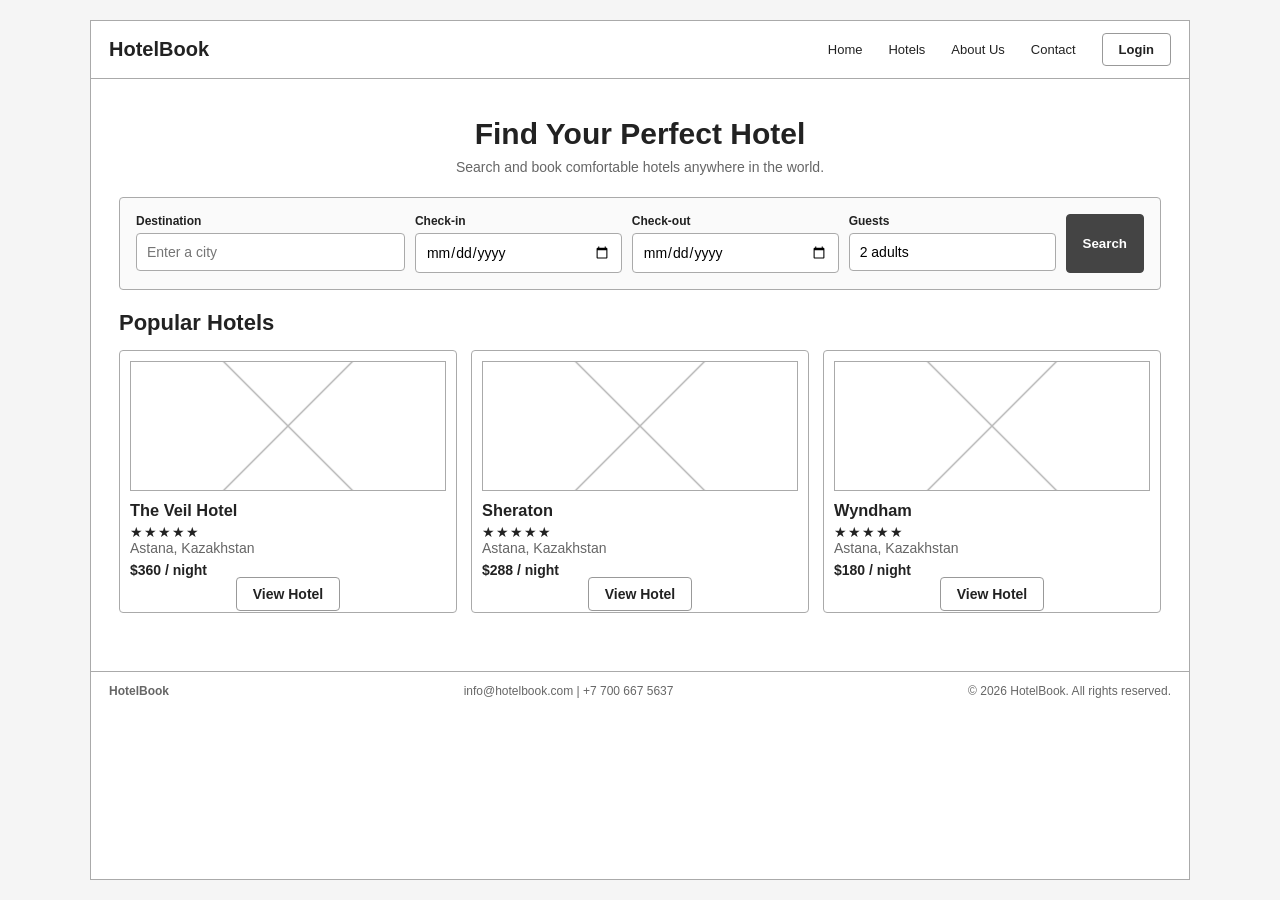
==== index.html @ 644a2919 "Add files via upload" ====
<!DOCTYPE html>
<html lang="en">
<head>
<meta charset="UTF-8">
<meta name="viewport" content="width=device-width, initial-scale=1.0">
<title>HotelBook — Home</title>
<link rel="stylesheet" href="style.css">
</head>
<body>
<div class="site">
<header>
<a class="logo" href="index.html">HotelBook</a>
<nav>
<a href="index.html">Home</a>
<a href="hotels.html">Hotels</a>
<a href="about.html">About Us</a>
<a href="contact.html">Contact</a>
<a class="btn" href="booking.html">Login</a>
</nav>
</header>
<main>
<section class="hero">
<h1>Find Your Perfect Hotel</h1>
<p>Search and book comfortable hotels anywhere in the world.</p>
</section>

<form class="search-box" action="hotels.html">
<div class="field"><label>Destination</label><input type="text" placeholder="Enter a city"></div>
<div class="field"><label>Check-in</label><input type="date"></div>
<div class="field"><label>Check-out</label><input type="date"></div>
<div class="field"><label>Guests</label><input type="text" value="2 adults"></div>
<button class="dark" type="submit">Search</button>
</form>

<h2 class="section-title">Popular Hotels</h2>
<div class="hotel-grid">
<article class="hotel-card">
<div class="image-placeholder"></div>
<h3>The Veil Hotel</h3><div class="stars">★★★★★</div>
<div class="muted">Astana, Kazakhstan</div><div class="price">$360 / night</div>
<div class="card-actions"><a class="btn" href="hotel-details.html">View Hotel</a></div>
</article>
<article class="hotel-card">
<div class="image-placeholder"></div>
<h3>Shеraton</h3><div class="stars">★★★★★</div>
<div class="muted">Astana, Kazakhstan</div><div class="price">$288 / night</div>
<div class="card-actions"><a class="btn" href="hotel-details.html">View Hotel</a></div>
</article>
<article class="hotel-card">
<div class="image-placeholder"></div>
<h3>Wyndham</h3><div class="stars">★★★★★</div>
<div class="muted">Astana, Kazakhstan</div><div class="price">$180 / night</div>
<div class="card-actions"><a class="btn" href="hotel-details.html">View Hotel</a></div>
</article>
</div>
</main>
<footer><strong>HotelBook</strong><span>info@hotelbook.com | +7 700 667 5637</span><span>© 2026 HotelBook. All rights reserved.</span></footer>
</div>
</body>
</html>
---- style.css ----
* {
    box-sizing: border-box;
}

:root {
    --bg: #f5f5f5;
    --text: #222;
    --muted: #666;
    --border: #aaa;
    --dark: #444;
    --white: #fff;
}

body {
    margin: 0;
    font-family: Arial, Helvetica, sans-serif;
    color: var(--text);
    background: var(--bg);
    font-size: 14px;
}

a {
    color: inherit;
    text-decoration: none;
}

.site {
    width: min(1100px, calc(100% - 32px));
    margin: 20px auto;
    background: var(--white);
    border: 1px solid var(--border);
    min-height: calc(100vh - 40px);
}

header {
    height: 58px;
    border-bottom: 1px solid var(--border);
    display: flex;
    align-items: center;
    justify-content: space-between;
    padding: 0 18px;
}

.logo {
    font-size: 20px;
    font-weight: 700;
}

nav {
    display: flex;
    align-items: center;
    gap: 26px;
    font-size: 13px;
}

nav a:hover {
    text-decoration: underline;
}

.btn,
button {
    border: 1px solid #999;
    background: #fff;
    border-radius: 4px;
    padding: 8px 16px;
    font-weight: 600;
    cursor: pointer;
}

.btn-dark,
button.dark {
    background: var(--dark);
    border-color: var(--dark);
    color: white;
}

main {
    padding: 28px;
}

.hero {
    text-align: center;
    padding: 10px 0 22px;
}

.hero h1,
.page-title {
    margin: 0 0 8px;
    font-size: 30px;
}

.hero p,
.subtitle {
    margin: 0;
    color: var(--muted);
}

.search-box {
    border: 1px solid var(--border);
    background: #fafafa;
    padding: 16px;
    border-radius: 4px;
    display: grid;
    grid-template-columns: 1.3fr 1fr 1fr 1fr auto;
    gap: 10px;
}

.field {
    display: flex;
    flex-direction: column;
    gap: 5px;
}

.field label {
    font-size: 12px;
    font-weight: 600;
}

input,
textarea,
select {
    width: 100%;
    border: 1px solid #aaa;
    border-radius: 4px;
    padding: 10px;
    background: white;
    font: inherit;
}

textarea {
    resize: vertical;
    min-height: 110px;
}

.section-title {
    font-size: 22px;
    margin: 20px 0 14px;
}

.hotel-grid {
    display: grid;
    grid-template-columns: repeat(3, 1fr);
    gap: 14px;
}

.hotel-card {
    border: 1px solid var(--border);
    padding: 10px;
    border-radius: 4px;
}

.image-placeholder {
    width: 100%;
    height: 130px;
    border: 1px solid #aaa;
    background:
        linear-gradient(45deg, transparent 49.5%, #bbb 50%, transparent 50.5%),
        linear-gradient(-45deg, transparent 49.5%, #bbb 50%, transparent 50.5%);
    background-size: 100% 100%;
    margin-bottom: 10px;
}

.hotel-card h3 {
    margin: 0 0 4px;
}

.stars {
    letter-spacing: 1px;
}

.muted {
    color: var(--muted);
}

.price {
    font-weight: 700;
    margin: 6px 0;
}

.card-actions {
    text-align: center;
    margin-top: 8px;
}

footer {
    border-top: 1px solid var(--border);
    padding: 12px 18px;
    margin-top: 30px;
    font-size: 12px;
    color: var(--muted);
    display: flex;
    justify-content: space-between;
    gap: 15px;
}

.page-heading {
    margin-bottom: 20px;
}

.hotels-layout {
    display: grid;
    grid-template-columns: 260px 1fr;
    gap: 18px;
}

.panel {
    border: 1px solid var(--border);
    border-radius: 4px;
    padding: 14px;
}

.panel h3 {
    margin: 0 0 12px;
}

.checkbox-group {
    display: grid;
    gap: 8px;
}

.hotel-list {
    display: grid;
    gap: 10px;
}

.hotel-row {
    border: 1px solid var(--border);
    border-radius: 4px;
    padding: 10px;
    display: grid;
    grid-template-columns: 110px 1fr auto;
    gap: 12px;
    align-items: center;
}

.hotel-row .image-placeholder {
    height: 80px;
    margin: 0;
}

.hotel-row h3 {
    margin: 0 0 3px;
}

.details-grid {
    display: grid;
    grid-template-columns: 1fr 240px;
    gap: 16px;
}

.big-image {
    height: 270px;
}

.gallery {
    display: grid;
    grid-template-columns: repeat(3, 80px);
    gap: 8px;
    margin-top: 10px;
}

.gallery .image-placeholder {
    height: 65px;
    margin: 0;
}

.price-box {
    border: 1px solid var(--border);
    padding: 14px;
    border-radius: 4px;
}

.price-box .price {
    font-size: 22px;
}

.features {
    border-top: 1px solid var(--border);
    margin-top: 18px;
    padding-top: 14px;
}

.features li {
    margin: 7px 0;
}

.booking-layout,
.contact-layout {
    display: grid;
    grid-template-columns: 1fr 280px;
    gap: 18px;
}

.form-panel {
    border: 1px solid var(--border);
    padding: 14px;
    border-radius: 4px;
}

.form-panel .field {
    margin-bottom: 10px;
}

.summary dl {
    display: grid;
    grid-template-columns: 1fr auto;
    gap: 12px 8px;
}

.summary dt,
.summary dd {
    margin: 0;
}

.summary dd {
    text-align: right;
}

.about-intro {
    display: grid;
    grid-template-columns: 260px 1fr;
    gap: 24px;
    align-items: center;
}

.about-intro .image-placeholder {
    height: 220px;
}

.values {
    display: grid;
    grid-template-columns: repeat(3, 1fr);
    gap: 12px;
    margin-top: 25px;
}

.value-card {
    border: 1px solid var(--border);
    padding: 14px;
    border-radius: 4px;
}

.value-card h3 {
    margin-top: 0;
}

.sitemap {
    max-width: 700px;
    margin: 20px auto;
    text-align: center;
}

.sitemap-node {
    display: inline-block;
    border: 1px solid var(--border);
    padding: 12px 24px;
    border-radius: 4px;
    background: #fafafa;
    font-weight: 600;
}

.sitemap-children {
    display: flex;
    justify-content: center;
    gap: 30px;
    margin-top: 45px;
    position: relative;
}

.sitemap-children::before {
    content: "";
    position: absolute;
    top: -22px;
    left: 10%;
    right: 10%;
    border-top: 1px solid #aaa;
}

.sitemap-child {
    position: relative;
}

.sitemap-child::before {
    content: "";
    position: absolute;
    width: 1px;
    height: 22px;
    background: #aaa;
    top: -22px;
    left: 50%;
}

.sitemap-sub {
    display: flex;
    flex-direction: column;
    gap: 30px;
    margin-top: 30px;
}

.project-description {
    max-width: 720px;
    line-height: 1.7;
}

@media (max-width: 800px) {
    nav {
        gap: 12px;
    }

    .search-box,
    .hotels-layout,
    .details-grid,
    .booking-layout,
    .contact-layout,
    .about-intro {
        grid-template-columns: 1fr;
    }

    .hotel-grid,
    .values {
        grid-template-columns: 1fr;
    }

    .hotel-row {
        grid-template-columns: 90px 1fr;
    }

    .hotel-row .btn {
        grid-column: 1 / -1;
        width: 100%;
    }

    .sitemap-children {
        flex-wrap: wrap;
    }
}

@media (max-width: 600px) {
    .site {
        width: 100%;
        margin: 0;
        border-left: 0;
        border-right: 0;
    }

    header {
        height: auto;
        padding: 14px;
        align-items: flex-start;
        gap: 12px;
        flex-direction: column;
    }

    nav {
        width: 100%;
        justify-content: space-between;
        flex-wrap: wrap;
    }

    main {
        padding: 18px;
    }

    .hero h1,
    .page-title {
        font-size: 25px;
    }

    footer {
        flex-direction: column;
    }
}
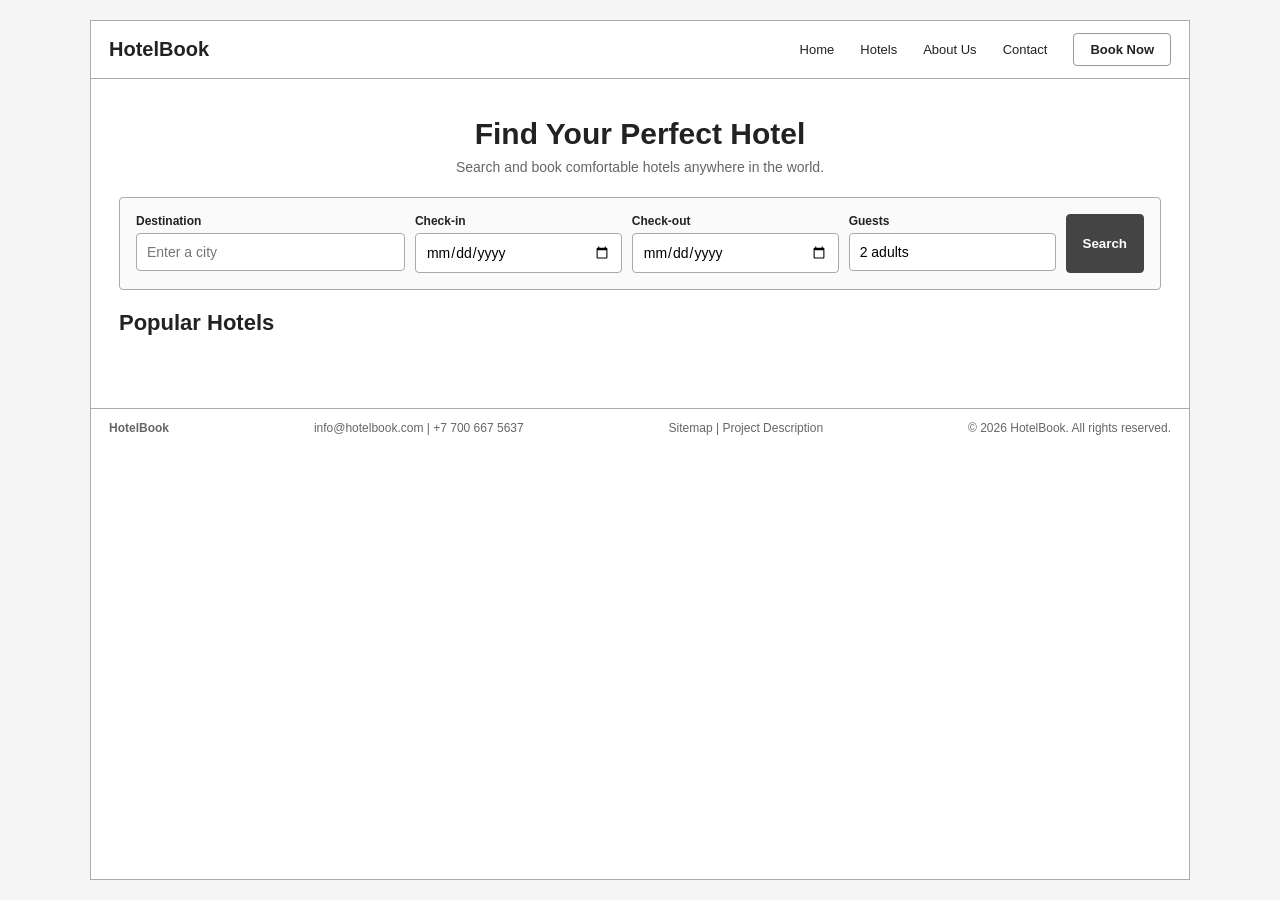
==== commit a97b03dc: "a" ====
--- a/index.html
+++ b/index.html
@@ -15,7 +15,7 @@
 <a href="hotels.html">Hotels</a>
 <a href="about.html">About Us</a>
 <a href="contact.html">Contact</a>
-<a class="btn" href="booking.html">Login</a>
+<a class="btn" href="booking.html">Book Now</a>
 </nav>
 </header>
 <main>
@@ -24,37 +24,25 @@
 <p>Search and book comfortable hotels anywhere in the world.</p>
 </section>
 
-<form class="search-box" action="hotels.html">
-<div class="field"><label>Destination</label><input type="text" placeholder="Enter a city"></div>
-<div class="field"><label>Check-in</label><input type="date"></div>
-<div class="field"><label>Check-out</label><input type="date"></div>
-<div class="field"><label>Guests</label><input type="text" value="2 adults"></div>
+<form class="search-box" id="home-search" action="hotels.html">
+<div class="field"><label for="home-destination">Destination</label><input id="home-destination" type="text" placeholder="Enter a city"></div>
+<div class="field"><label for="home-checkin">Check-in</label><input id="home-checkin" type="date"></div>
+<div class="field"><label for="home-checkout">Check-out</label><input id="home-checkout" type="date"></div>
+<div class="field"><label for="home-guests">Guests</label><input id="home-guests" type="text" value="2 adults"></div>
 <button class="dark" type="submit">Search</button>
 </form>
 
 <h2 class="section-title">Popular Hotels</h2>
-<div class="hotel-grid">
-<article class="hotel-card">
-<div class="image-placeholder"></div>
-<h3>The Veil Hotel</h3><div class="stars">★★★★★</div>
-<div class="muted">Astana, Kazakhstan</div><div class="price">$360 / night</div>
-<div class="card-actions"><a class="btn" href="hotel-details.html">View Hotel</a></div>
-</article>
-<article class="hotel-card">
-<div class="image-placeholder"></div>
-<h3>Shеraton</h3><div class="stars">★★★★★</div>
-<div class="muted">Astana, Kazakhstan</div><div class="price">$288 / night</div>
-<div class="card-actions"><a class="btn" href="hotel-details.html">View Hotel</a></div>
-</article>
-<article class="hotel-card">
-<div class="image-placeholder"></div>
-<h3>Wyndham</h3><div class="stars">★★★★★</div>
-<div class="muted">Astana, Kazakhstan</div><div class="price">$180 / night</div>
-<div class="card-actions"><a class="btn" href="hotel-details.html">View Hotel</a></div>
-</article>
+<div class="hotel-grid" id="popular-hotels"></div>
+</main>
+<footer><strong>HotelBook</strong><span>info@hotelbook.com | +7 700 667 5637</span><span><a href="sitemap.html">Sitemap</a> | <a href="project-description.html">Project Description</a></span><span>© 2026 HotelBook. All rights reserved.</span></footer>
 </div>
-</main>
-<footer><strong>HotelBook</strong><span>info@hotelbook.com | +7 700 667 5637</span><span>© 2026 HotelBook. All rights reserved.</span></footer>
-</div>
+
+<script src="https://code.jquery.com/jquery-3.7.1.min.js"></script>
+<script src="js/data.js"></script>
+<script src="js/common.js"></script>
+<script src="js/main.js"></script>
+<script src="js/home.js"></script>
+<script src="js/effects.js"></script>
 </body>
 </html>
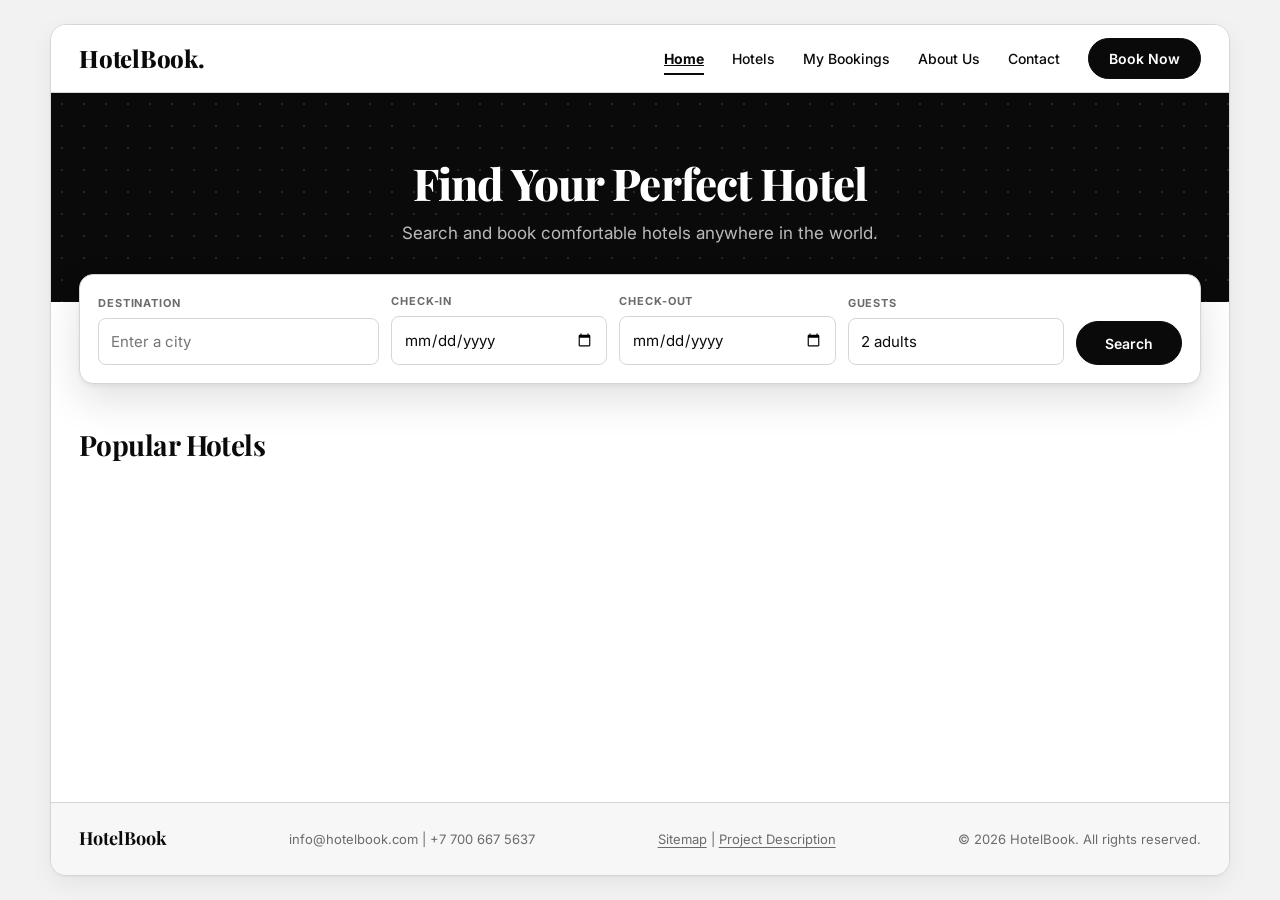
==== commit 8785e5c1: "added ebery hotel photoes" ====
--- a/index.html
+++ b/index.html
@@ -10,13 +10,7 @@
 <div class="site">
 <header>
 <a class="logo" href="index.html">HotelBook</a>
-<nav>
-<a href="index.html">Home</a>
-<a href="hotels.html">Hotels</a>
-<a href="about.html">About Us</a>
-<a href="contact.html">Contact</a>
-<a class="btn" href="booking.html">Book Now</a>
-</nav>
+<nav><a href="index.html">Home</a><a href="hotels.html">Hotels</a><a href="my-bookings.html">My Bookings</a><a href="about.html">About Us</a><a href="contact.html">Contact</a><a class="btn" href="booking.html">Book Now</a></nav>
 </header>
 <main>
 <section class="hero">
@@ -39,6 +33,9 @@
 </div>
 
 <script src="https://code.jquery.com/jquery-3.7.1.min.js"></script>
+<script src="js/classes/StorageService.js"></script>
+<script src="js/classes/Hotel.js"></script>
+<script src="js/classes/Booking.js"></script>
 <script src="js/data.js"></script>
 <script src="js/common.js"></script>
 <script src="js/main.js"></script>
--- a/style.css
+++ b/style.css
@@ -1,23 +1,43 @@
+
+@import url("https://fonts.googleapis.com/css2?family=Inter:wght@400;500;600;700;800&family=Playfair+Display:wght@700;800&display=swap");
 
 * {
     box-sizing: border-box;
 }
 
 :root {
-    --bg: #f5f5f5;
-    --text: #222;
-    --muted: #666;
-    --border: #aaa;
-    --dark: #444;
-    --white: #fff;
+    --bg: #f2f2f2;
+    --text: #0a0a0a;
+    --muted: #6b6b6b;
+    --border: #d6d6d6;
+    --border-strong: #0a0a0a;
+    --dark: #0a0a0a;
+    --white: #ffffff;
+    --soft: #f7f7f7;
+    --invert-text: #ffffff;
+    --radius: 10px;
+    --shadow: 0 1px 2px rgba(0, 0, 0, 0.04), 0 8px 24px rgba(0, 0, 0, 0.06);
+    --shadow-hover: 0 2px 4px rgba(0, 0, 0, 0.06), 0 16px 40px rgba(0, 0, 0, 0.12);
+    --ease: cubic-bezier(0.2, 0.7, 0.2, 1);
+}
+
+html {
+    scroll-behavior: smooth;
 }
 
 body {
     margin: 0;
-    font-family: Arial, Helvetica, sans-serif;
+    font-family: "Inter", Arial, Helvetica, sans-serif;
     color: var(--text);
     background: var(--bg);
-    font-size: 14px;
+    font-size: 15px;
+    line-height: 1.55;
+    -webkit-font-smoothing: antialiased;
+}
+
+::selection {
+    background: var(--text);
+    color: var(--white);
 }
 
 a {
@@ -25,148 +45,334 @@
     text-decoration: none;
 }
 
+h1, h2, h3 {
+    letter-spacing: -0.02em;
+    line-height: 1.2;
+}
+
 .site {
-    width: min(1100px, calc(100% - 32px));
-    margin: 20px auto;
+    width: min(1180px, calc(100% - 32px));
+    margin: 24px auto;
     background: var(--white);
     border: 1px solid var(--border);
-    min-height: calc(100vh - 40px);
-}
+    border-radius: 16px;
+    min-height: calc(100vh - 48px);
+    overflow: hidden;
+    box-shadow: var(--shadow);
+    display: flex;
+    flex-direction: column;
+}
+
 
 header {
-    height: 58px;
+    position: sticky;
+    top: 0;
+    z-index: 20;
+    height: 68px;
     border-bottom: 1px solid var(--border);
     display: flex;
     align-items: center;
     justify-content: space-between;
-    padding: 0 18px;
+    padding: 0 28px;
+    background: var(--white);
 }
 
 .logo {
-    font-size: 20px;
-    font-weight: 700;
+    font-family: "Playfair Display", Georgia, serif;
+    font-size: 24px;
+    font-weight: 800;
+    letter-spacing: -0.01em;
+}
+
+.logo::after {
+    content: ".";
 }
 
 nav {
     display: flex;
     align-items: center;
-    gap: 26px;
-    font-size: 13px;
-}
-
-nav a:hover {
-    text-decoration: underline;
-}
+    gap: 28px;
+    font-size: 14px;
+    font-weight: 500;
+}
+
+nav a:not(.btn) {
+    position: relative;
+    padding: 4px 0;
+}
+
+nav a:not(.btn)::after {
+    content: "";
+    position: absolute;
+    left: 0;
+    right: 0;
+    bottom: -2px;
+    height: 2px;
+    background: currentColor;
+    transform: scaleX(0);
+    transform-origin: left;
+    transition: transform 0.25s var(--ease);
+}
+
+nav a:not(.btn):hover::after,
+nav a.active-link::after {
+    transform: scaleX(1);
+}
+
 
 .btn,
 button {
-    border: 1px solid #999;
-    background: #fff;
-    border-radius: 4px;
-    padding: 8px 16px;
+    display: inline-block;
+    border: 1.5px solid var(--border-strong);
+    background: var(--white);
+    color: var(--text);
+    border-radius: 999px;
+    padding: 9px 20px;
+    font: inherit;
+    font-size: 14px;
     font-weight: 600;
     cursor: pointer;
+    transition: background 0.2s var(--ease), color 0.2s var(--ease), transform 0.15s var(--ease), box-shadow 0.2s var(--ease);
+}
+
+.btn:hover,
+button:hover {
+    background: var(--text);
+    color: var(--white);
+}
+
+.btn:active,
+button:active {
+    transform: translateY(1px);
+}
+
+.btn:focus-visible,
+button:focus-visible,
+a:focus-visible {
+    outline: 2px solid var(--text);
+    outline-offset: 3px;
 }
 
 .btn-dark,
-button.dark {
+button.dark,
+nav .btn {
     background: var(--dark);
     border-color: var(--dark);
-    color: white;
-}
+    color: var(--invert-text);
+}
+
+.btn-dark:hover,
+button.dark:hover,
+nav .btn:hover {
+    background: var(--white);
+    color: var(--text);
+    border-color: var(--border-strong);
+}
+
 
 main {
-    padding: 28px;
+    padding: 36px 28px;
+    flex: 1;
 }
 
 .hero {
     text-align: center;
-    padding: 10px 0 22px;
+    padding: 64px 24px 56px;
+    margin: -36px -28px 32px;
+    background: var(--dark);
+    color: var(--invert-text);
+    position: relative;
+    overflow: hidden;
+}
+
+.hero::before {
+    content: "";
+    position: absolute;
+    inset: 0;
+    background-image: radial-gradient(rgba(255, 255, 255, 0.12) 1px, transparent 1px);
+    background-size: 22px 22px;
+    pointer-events: none;
+}
+
+.hero > * {
+    position: relative;
 }
 
 .hero h1,
 .page-title {
-    margin: 0 0 8px;
-    font-size: 30px;
-}
-
-.hero p,
+    margin: 0 0 10px;
+    font-family: "Playfair Display", Georgia, serif;
+    font-size: 44px;
+    font-weight: 800;
+}
+
+.hero p {
+    margin: 0 auto;
+    max-width: 520px;
+    color: rgba(255, 255, 255, 0.72);
+    font-size: 17px;
+}
+
 .subtitle {
     margin: 0;
     color: var(--muted);
 }
 
+.page-title {
+    font-size: 36px;
+}
+
+.page-heading {
+    margin-bottom: 28px;
+    padding-bottom: 20px;
+    border-bottom: 1px solid var(--border);
+}
+
+
 .search-box {
     border: 1px solid var(--border);
-    background: #fafafa;
-    padding: 16px;
-    border-radius: 4px;
+    background: var(--white);
+    padding: 18px;
+    border-radius: 14px;
     display: grid;
     grid-template-columns: 1.3fr 1fr 1fr 1fr auto;
-    gap: 10px;
-}
+    gap: 12px;
+    align-items: end;
+    box-shadow: var(--shadow-hover);
+    margin-top: -60px;
+    position: relative;
+    z-index: 2;
+}
+
+.search-box button {
+    height: 44px;
+    padding: 0 28px;
+}
+
 
 .field {
     display: flex;
     flex-direction: column;
-    gap: 5px;
+    gap: 6px;
 }
 
 .field label {
-    font-size: 12px;
-    font-weight: 600;
+    font-size: 11px;
+    font-weight: 700;
+    text-transform: uppercase;
+    letter-spacing: 0.08em;
+    color: var(--muted);
 }
 
 input,
 textarea,
 select {
     width: 100%;
-    border: 1px solid #aaa;
-    border-radius: 4px;
-    padding: 10px;
-    background: white;
+    border: 1.5px solid var(--border);
+    border-radius: 8px;
+    padding: 11px 12px;
+    background: var(--white);
+    color: var(--text);
     font: inherit;
+    transition: border-color 0.2s, box-shadow 0.2s;
+}
+
+input:hover,
+textarea:hover,
+select:hover {
+    border-color: #9a9a9a;
+}
+
+input:focus,
+textarea:focus,
+select:focus {
+    outline: none;
+    border-color: var(--border-strong);
+    box-shadow: 0 0 0 3px rgba(0, 0, 0, 0.08);
 }
 
 textarea {
     resize: vertical;
-    min-height: 110px;
-}
+    min-height: 120px;
+}
+
+input[type="checkbox"] {
+    width: 16px;
+    height: 16px;
+    accent-color: var(--text);
+    vertical-align: middle;
+    margin: 0 6px 0 0;
+}
+
 
 .section-title {
-    font-size: 22px;
-    margin: 20px 0 14px;
+    font-family: "Playfair Display", Georgia, serif;
+    font-size: 28px;
+    margin: 44px 0 18px;
 }
 
 .hotel-grid {
     display: grid;
     grid-template-columns: repeat(3, 1fr);
-    gap: 14px;
+    gap: 20px;
 }
 
 .hotel-card {
     border: 1px solid var(--border);
-    padding: 10px;
-    border-radius: 4px;
+    padding: 12px 12px 16px;
+    border-radius: 14px;
+    background: var(--white);
+    transition: transform 0.25s var(--ease), box-shadow 0.25s var(--ease), border-color 0.25s;
+}
+
+.hotel-card:hover {
+    transform: translateY(-4px);
+    box-shadow: var(--shadow-hover);
+    border-color: var(--border-strong);
+}
+
+.hotel-card img,
+.hotel-row img {
+    filter: grayscale(100%);
+    transition: filter 0.4s var(--ease);
+}
+
+.hotel-card:hover img,
+.hotel-row:hover img {
+    filter: grayscale(0%);
 }
 
 .image-placeholder {
     width: 100%;
-    height: 130px;
-    border: 1px solid #aaa;
+    height: 160px;
+    border-radius: 10px;
     background:
-        linear-gradient(45deg, transparent 49.5%, #bbb 50%, transparent 50.5%),
-        linear-gradient(-45deg, transparent 49.5%, #bbb 50%, transparent 50.5%);
-    background-size: 100% 100%;
-    margin-bottom: 10px;
+        repeating-linear-gradient(45deg, #e6e6e6 0 10px, #efefef 10px 20px);
+    margin-bottom: 12px;
+    overflow: hidden;
+}
+
+.image-placeholder img {
+    width: 100%;
+    height: 100%;
+    object-fit: cover;
+    display: block;
 }
 
 .hotel-card h3 {
-    margin: 0 0 4px;
+    margin: 2px 4px 4px;
+    font-size: 18px;
+}
+
+.hotel-card > p,
+.hotel-card > div:not(.image-placeholder) {
+    margin-left: 4px;
+    margin-right: 4px;
 }
 
 .stars {
-    letter-spacing: 1px;
+    letter-spacing: 2px;
+    font-size: 13px;
 }
 
 .muted {
@@ -174,132 +380,340 @@
 }
 
 .price {
-    font-weight: 700;
-    margin: 6px 0;
+    font-weight: 800;
+    font-size: 17px;
+    margin: 8px 0;
 }
 
 .card-actions {
     text-align: center;
-    margin-top: 8px;
-}
+    margin-top: 12px;
+}
+
+/* ---------- Footer ---------- */
 
 footer {
     border-top: 1px solid var(--border);
-    padding: 12px 18px;
-    margin-top: 30px;
-    font-size: 12px;
+    padding: 22px 28px;
+    margin-top: 40px;
+    font-size: 13px;
     color: var(--muted);
     display: flex;
     justify-content: space-between;
+    align-items: center;
+    flex-wrap: wrap;
     gap: 15px;
-}
-
-.page-heading {
-    margin-bottom: 20px;
-}
+    background: var(--soft);
+}
+
+footer strong {
+    font-family: "Playfair Display", Georgia, serif;
+    font-size: 18px;
+    color: var(--text);
+}
+
+footer a {
+    text-decoration: underline;
+    text-underline-offset: 3px;
+}
+
+footer a:hover {
+    color: var(--text);
+}
+
 
 .hotels-layout {
     display: grid;
-    grid-template-columns: 260px 1fr;
-    gap: 18px;
+    grid-template-columns: 270px 1fr;
+    gap: 24px;
+    align-items: start;
 }
 
 .panel {
     border: 1px solid var(--border);
-    border-radius: 4px;
-    padding: 14px;
+    border-radius: 14px;
+    padding: 20px;
+    background: var(--white);
+}
+
+aside.panel {
+    position: sticky;
+    top: 88px;
 }
 
 .panel h3 {
-    margin: 0 0 12px;
+    margin: 0 0 14px;
+    font-size: 18px;
+}
+
+.panel p strong {
+    font-size: 12px;
+    text-transform: uppercase;
+    letter-spacing: 0.08em;
 }
 
 .checkbox-group {
     display: grid;
-    gap: 8px;
+    gap: 9px;
+}
+
+.checkbox-group label {
+    cursor: pointer;
 }
 
 .hotel-list {
     display: grid;
-    gap: 10px;
+    gap: 14px;
 }
 
 .hotel-row {
     border: 1px solid var(--border);
-    border-radius: 4px;
-    padding: 10px;
+    border-radius: 14px;
+    padding: 12px;
     display: grid;
-    grid-template-columns: 110px 1fr auto;
+    grid-template-columns: 140px 1fr auto;
+    gap: 16px;
+    align-items: center;
+    background: var(--white);
+    transition: box-shadow 0.25s var(--ease), border-color 0.25s;
+}
+
+.hotel-row:hover {
+    border-color: var(--border-strong);
+    box-shadow: var(--shadow-hover);
+}
+
+.hotel-row .image-placeholder {
+    height: 100px;
+    margin: 0;
+}
+
+.hotel-row h3 {
+    margin: 0 0 4px;
+}
+
+.results-bar {
+    display: flex;
+    justify-content: space-between;
+    align-items: center;
     gap: 12px;
-    align-items: center;
-}
-
-.hotel-row .image-placeholder {
-    height: 80px;
+    margin-bottom: 14px;
+}
+
+.results-bar p {
     margin: 0;
 }
 
-.hotel-row h3 {
-    margin: 0 0 3px;
-}
+.sort-field {
+    display: flex;
+    align-items: center;
+    gap: 8px;
+}
+
+.sort-field label {
+    font-size: 11px;
+    font-weight: 700;
+    text-transform: uppercase;
+    letter-spacing: 0.08em;
+    white-space: nowrap;
+}
+
+.sort-field select {
+    padding: 7px 10px;
+    width: auto;
+}
+
 
 .details-grid {
     display: grid;
-    grid-template-columns: 1fr 240px;
-    gap: 16px;
+    grid-template-columns: 1fr 290px;
+    gap: 24px;
+    align-items: start;
 }
 
 .big-image {
-    height: 270px;
+    height: 340px;
+}
+
+.main-image {
+    display: block;
+    width: 100%;
+    height: 380px;
+    object-fit: cover;
+    border-radius: 14px;
+    border: 1px solid var(--border);
+    filter: grayscale(100%);
+    transition: filter 0.5s var(--ease);
+}
+
+.main-image:hover {
+    filter: grayscale(0%);
 }
 
 .gallery {
     display: grid;
-    grid-template-columns: repeat(3, 80px);
+    grid-template-columns: repeat(auto-fill, 90px);
+    gap: 10px;
+    margin-top: 12px;
+}
+
+.gallery .image-placeholder {
+    height: 70px;
+    margin: 0;
+}
+
+.gallery-thumb {
+    height: 70px;
+    padding: 0;
+    overflow: hidden;
+    opacity: 0.55;
+    border-radius: 8px;
+    border: 2px solid transparent;
+    background: var(--soft);
+}
+
+.gallery-thumb:hover {
+    background: var(--soft);
+}
+
+.gallery-thumb:hover,
+.gallery-thumb.active {
+    opacity: 1;
+}
+
+.gallery-thumb.active {
+    border-color: var(--text);
+}
+
+.gallery-thumb img {
+    display: block;
+    width: 100%;
+    height: 100%;
+    object-fit: cover;
+    filter: grayscale(100%);
+}
+
+.price-box {
+    border: 1px solid var(--border-strong);
+    padding: 20px;
+    border-radius: 14px;
+    position: sticky;
+    top: 88px;
+    background: var(--white);
+}
+
+.price-box .price {
+    font-size: 30px;
+}
+
+.price-actions {
+    display: flex;
+    align-items: center;
     gap: 8px;
-    margin-top: 10px;
-}
-
-.gallery .image-placeholder {
-    height: 65px;
-    margin: 0;
-}
-
-.price-box {
-    border: 1px solid var(--border);
-    padding: 14px;
-    border-radius: 4px;
-}
-
-.price-box .price {
-    font-size: 22px;
+}
+
+.price-actions .btn {
+    flex: 1;
+    text-align: center;
 }
 
 .features {
     border-top: 1px solid var(--border);
-    margin-top: 18px;
-    padding-top: 14px;
+    margin-top: 22px;
+    padding-top: 16px;
+}
+
+.features ul {
+    padding-left: 0;
+    list-style: none;
 }
 
 .features li {
-    margin: 7px 0;
-}
+    margin: 9px 0;
+    padding-left: 22px;
+    position: relative;
+}
+
+.features li::before {
+    content: "";
+    position: absolute;
+    left: 0;
+    top: 8px;
+    width: 8px;
+    height: 8px;
+    background: var(--text);
+    border-radius: 2px;
+}
+
+.tabs {
+    display: flex;
+    flex-wrap: wrap;
+    gap: 8px;
+    margin: 24px 0 16px;
+}
+
+.tab-btn.active {
+    background: var(--dark);
+    border-color: var(--dark);
+    color: var(--invert-text);
+}
+
+.room-card,
+.review-card {
+    border: 1px solid var(--border);
+    border-radius: 12px;
+    padding: 16px;
+    margin-bottom: 12px;
+    transition: border-color 0.2s;
+}
+
+.room-card:hover,
+.review-card:hover {
+    border-color: var(--border-strong);
+}
+
+.room-card {
+    display: flex;
+    justify-content: space-between;
+    align-items: center;
+    gap: 12px;
+}
+
+.room-card h3 {
+    margin: 0 0 3px;
+}
+
+.review-card p {
+    margin: 6px 0 0;
+}
+
 
 .booking-layout,
 .contact-layout {
     display: grid;
-    grid-template-columns: 1fr 280px;
-    gap: 18px;
+    grid-template-columns: 1fr 300px;
+    gap: 24px;
+    align-items: start;
 }
 
 .form-panel {
     border: 1px solid var(--border);
-    padding: 14px;
-    border-radius: 4px;
+    padding: 24px;
+    border-radius: 14px;
 }
 
 .form-panel .field {
-    margin-bottom: 10px;
+    margin-bottom: 14px;
+}
+
+.summary {
+    background: var(--dark);
+    color: var(--invert-text);
+    border-color: var(--dark);
+}
+
+.summary .muted {
+    color: rgba(255, 255, 255, 0.65);
 }
 
 .summary dl {
@@ -311,53 +725,79 @@
 .summary dt,
 .summary dd {
     margin: 0;
+    padding-bottom: 10px;
+    border-bottom: 1px solid rgba(255, 255, 255, 0.15);
+}
+
+.summary dt {
+    color: rgba(255, 255, 255, 0.65);
 }
 
 .summary dd {
     text-align: right;
-}
+    font-weight: 600;
+}
+
 
 .about-intro {
     display: grid;
-    grid-template-columns: 260px 1fr;
-    gap: 24px;
+    grid-template-columns: 300px 1fr;
+    gap: 32px;
     align-items: center;
 }
 
 .about-intro .image-placeholder {
-    height: 220px;
+    height: 240px;
 }
 
 .values {
     display: grid;
     grid-template-columns: repeat(3, 1fr);
-    gap: 12px;
-    margin-top: 25px;
+    gap: 16px;
+    margin-top: 32px;
 }
 
 .value-card {
     border: 1px solid var(--border);
-    padding: 14px;
-    border-radius: 4px;
+    padding: 22px;
+    border-radius: 14px;
+    transition: background 0.25s var(--ease), color 0.25s var(--ease), transform 0.25s var(--ease);
+}
+
+.value-card:hover {
+    background: var(--dark);
+    color: var(--invert-text);
+    transform: translateY(-3px);
+}
+
+.value-card:hover .muted {
+    color: rgba(255, 255, 255, 0.7);
 }
 
 .value-card h3 {
     margin-top: 0;
 }
 
+
 .sitemap {
-    max-width: 700px;
-    margin: 20px auto;
+    max-width: 760px;
+    margin: 28px auto;
     text-align: center;
 }
 
 .sitemap-node {
     display: inline-block;
-    border: 1px solid var(--border);
+    border: 1.5px solid var(--border-strong);
     padding: 12px 24px;
-    border-radius: 4px;
-    background: #fafafa;
+    border-radius: 999px;
+    background: var(--white);
     font-weight: 600;
+    transition: background 0.2s, color 0.2s;
+}
+
+.sitemap-node:hover {
+    background: var(--dark);
+    color: var(--invert-text);
 }
 
 .sitemap-children {
@@ -374,7 +814,7 @@
     top: -22px;
     left: 10%;
     right: 10%;
-    border-top: 1px solid #aaa;
+    border-top: 1.5px solid var(--border-strong);
 }
 
 .sitemap-child {
@@ -384,9 +824,9 @@
 .sitemap-child::before {
     content: "";
     position: absolute;
-    width: 1px;
+    width: 1.5px;
     height: 22px;
-    background: #aaa;
+    background: var(--border-strong);
     top: -22px;
     left: 50%;
 }
@@ -400,12 +840,248 @@
 
 .project-description {
     max-width: 720px;
-    line-height: 1.7;
-}
-
-@media (max-width: 800px) {
+    line-height: 1.75;
+}
+
+
+.hidden {
+    display: none;
+}
+
+.filter-active {
+    font-weight: 700;
+}
+
+#reset-filters {
+    width: 100%;
+    margin-top: 16px;
+}
+
+.card-actions,
+.hotel-row-actions {
+    display: flex;
+    justify-content: center;
+    align-items: center;
+    gap: 8px;
+}
+
+.favorite-btn {
+    padding: 7px 11px;
+    font-size: 16px;
+    line-height: 1;
+}
+
+.favorite-btn.is-favorite {
+    background: var(--dark);
+    color: var(--invert-text);
+    border-color: var(--dark);
+}
+
+.empty-message {
+    border: 1.5px dashed var(--border);
+    border-radius: 14px;
+    padding: 32px;
+    text-align: center;
+    color: var(--muted);
+}
+
+.theme-toggle {
+    padding: 7px 12px;
+    font-size: 12px;
+}
+
+.favorites-panel {
+    border-top: 1px solid var(--border);
+    margin-top: 18px;
+    padding-top: 16px;
+}
+
+.favorites-list {
+    list-style: none;
+    margin: 0;
+    padding: 0;
+    display: grid;
+    gap: 8px;
+}
+
+.favorites-list li {
+    display: flex;
+    justify-content: space-between;
+    align-items: center;
+    gap: 8px;
+}
+
+.favorites-list a {
+    text-decoration: underline;
+    text-underline-offset: 3px;
+}
+
+.favorite-remove {
+    padding: 2px 8px;
+    font-size: 12px;
+}
+
+.error-message {
+    color: var(--text);
+    font-size: 12px;
+    font-weight: 600;
+}
+
+.error-message:not(:empty)::before {
+    content: "! ";
+}
+
+input.invalid,
+select.invalid,
+textarea.invalid {
+    border-color: var(--border-strong);
+    border-style: dashed;
+    box-shadow: 0 0 0 2px rgba(0, 0, 0, 0.15);
+}
+
+.success-message {
+    border: 1.5px solid var(--border-strong);
+    background: var(--dark);
+    color: var(--invert-text);
+    border-radius: 10px;
+    padding: 14px;
+    margin: 14px 0 0;
+}
+
+.char-counter {
+    font-size: 12px;
+    color: var(--muted);
+    text-align: right;
+}
+
+.char-counter.over-limit {
+    color: var(--text);
+    font-weight: 800;
+    text-decoration: underline;
+}
+
+
+.faq {
+    margin-top: 36px;
+}
+
+.faq h2 {
+    font-family: "Playfair Display", Georgia, serif;
+    font-size: 26px;
+    margin: 0 0 14px;
+}
+
+.faq-item {
+    border: 1px solid var(--border);
+    border-radius: 12px;
+    margin-bottom: 10px;
+    overflow: hidden;
+    transition: border-color 0.2s;
+}
+
+.faq-item.open {
+    border-color: var(--border-strong);
+}
+
+.faq-question,
+.faq-question:hover {
+    width: 100%;
+    display: flex;
+    justify-content: space-between;
+    align-items: center;
+    gap: 12px;
+    border: 0;
+    border-radius: 0;
+    background: transparent;
+    color: var(--text);
+    text-align: left;
+    padding: 14px 16px;
+}
+
+.faq-question::after {
+    content: "+";
+    font-size: 20px;
+    font-weight: 400;
+}
+
+.faq-item.open .faq-question::after {
+    content: "−";
+}
+
+.faq-answer {
+    display: none;
+    padding: 0 16px 14px;
+}
+
+.faq-answer p {
+    margin: 0;
+    color: var(--muted);
+}
+
+.active-link {
+    font-weight: 700;
+}
+
+.menu-toggle {
+    display: none;
+}
+
+
+:root[data-theme="dark"] {
+    color-scheme: dark;
+    --bg: #000000;
+    --text: #f5f5f5;
+    --muted: #9a9a9a;
+    --border: #2e2e2e;
+    --border-strong: #f5f5f5;
+    --dark: #f5f5f5;
+    --white: #0d0d0d;
+    --soft: #141414;
+    --invert-text: #0a0a0a;
+    --shadow: 0 1px 2px rgba(0, 0, 0, 0.6);
+    --shadow-hover: 0 12px 40px rgba(255, 255, 255, 0.06);
+}
+
+[data-theme="dark"] .hero {
+    background: #161616;
+    color: #f5f5f5;
+}
+
+[data-theme="dark"] .hero p {
+    color: rgba(255, 255, 255, 0.65);
+}
+
+[data-theme="dark"] .image-placeholder {
+    background: repeating-linear-gradient(45deg, #1a1a1a 0 10px, #222 10px 20px);
+}
+
+[data-theme="dark"] .summary .muted,
+[data-theme="dark"] .summary dt,
+[data-theme="dark"] .value-card:hover .muted {
+    color: rgba(0, 0, 0, 0.6);
+}
+
+[data-theme="dark"] .summary dt,
+[data-theme="dark"] .summary dd {
+    border-bottom-color: rgba(0, 0, 0, 0.15);
+}
+
+[data-theme="dark"] input:hover,
+[data-theme="dark"] textarea:hover,
+[data-theme="dark"] select:hover {
+    border-color: #666;
+}
+
+[data-theme="dark"] input:focus,
+[data-theme="dark"] textarea:focus,
+[data-theme="dark"] select:focus {
+    box-shadow: 0 0 0 3px rgba(255, 255, 255, 0.12);
+}
+
+
+@media (max-width: 900px) {
     nav {
-        gap: 12px;
+        gap: 16px;
     }
 
     .search-box,
@@ -417,18 +1093,35 @@
         grid-template-columns: 1fr;
     }
 
-    .hotel-grid,
+    aside.panel,
+    .price-box {
+        position: static;
+    }
+
+    .hotel-grid {
+        grid-template-columns: repeat(2, 1fr);
+    }
+
     .values {
         grid-template-columns: 1fr;
     }
 
     .hotel-row {
-        grid-template-columns: 90px 1fr;
+        grid-template-columns: 110px 1fr;
     }
 
     .hotel-row .btn {
         grid-column: 1 / -1;
         width: 100%;
+    }
+
+    .hotel-row-actions {
+        grid-column: 1 / -1;
+    }
+
+    .hotel-row-actions .btn {
+        flex: 1;
+        text-align: center;
     }
 
     .sitemap-children {
@@ -440,34 +1133,545 @@
     .site {
         width: 100%;
         margin: 0;
-        border-left: 0;
-        border-right: 0;
+        border: 0;
+        border-radius: 0;
+        min-height: 100vh;
     }
 
     header {
         height: auto;
-        padding: 14px;
-        align-items: flex-start;
+        padding: 14px 16px;
+        flex-direction: row;
+        flex-wrap: wrap;
+        align-items: center;
+        justify-content: space-between;
         gap: 12px;
+    }
+
+    .menu-toggle {
+        display: block;
+    }
+
+    nav {
+        display: none;
+        width: 100%;
         flex-direction: column;
-    }
-
-    nav {
+        align-items: stretch;
+        gap: 0;
+    }
+
+    nav a {
+        display: block;
+        padding: 10px 0;
+    }
+
+    nav a:not(.btn)::after {
+        display: none;
+    }
+
+    nav .btn,
+    nav .theme-toggle {
+        display: block;
         width: 100%;
-        justify-content: space-between;
-        flex-wrap: wrap;
+        margin-top: 8px;
+        text-align: center;
     }
 
     main {
-        padding: 18px;
+        padding: 24px 16px;
+    }
+
+    .hero {
+        margin: -24px -16px 28px;
+        padding: 44px 16px 64px;
     }
 
     .hero h1,
     .page-title {
-        font-size: 25px;
+        font-size: 30px;
+    }
+
+    .hotel-grid {
+        grid-template-columns: 1fr;
+    }
+
+    .results-bar {
+        flex-direction: column;
+        align-items: flex-start;
     }
 
     footer {
         flex-direction: column;
-    }
-}
+        align-items: flex-start;
+        padding: 20px 16px;
+    }
+}
+
+
+.hidden {
+    display: none;
+}
+
+input[type="checkbox"] {
+    width: auto;
+}
+
+.filter-active {
+    font-weight: 700;
+}
+
+#reset-filters {
+    width: 100%;
+    margin-top: 14px;
+}
+
+.results-bar {
+    display: flex;
+    justify-content: space-between;
+    align-items: center;
+    gap: 12px;
+    margin-bottom: 10px;
+}
+
+.results-bar p {
+    margin: 0;
+}
+
+.sort-field {
+    display: flex;
+    align-items: center;
+    gap: 8px;
+}
+
+.sort-field label {
+    font-size: 12px;
+    font-weight: 600;
+    white-space: nowrap;
+}
+
+.sort-field select {
+    padding: 6px;
+}
+
+.card-actions,
+.hotel-row-actions {
+    display: flex;
+    justify-content: center;
+    align-items: center;
+    gap: 8px;
+}
+
+.favorite-btn {
+    padding: 6px 10px;
+    font-size: 16px;
+    line-height: 1;
+}
+
+.empty-message {
+    border: 1px dashed var(--border);
+    border-radius: 4px;
+    padding: 24px;
+    text-align: center;
+    color: var(--muted);
+}
+
+footer a {
+    text-decoration: underline;
+}
+
+@media (max-width: 800px) {
+    .hotel-row-actions {
+        grid-column: 1 / -1;
+    }
+
+    .hotel-row-actions .btn {
+        flex: 1;
+        text-align: center;
+    }
+}
+
+.theme-toggle {
+    padding: 7px 10px;
+    font-size: 12px;
+}
+
+.favorite-btn.is-favorite {
+    color: #c0392b;
+    border-color: #c0392b;
+}
+
+.favorites-panel {
+    border-top: 1px solid var(--border);
+    margin-top: 16px;
+    padding-top: 14px;
+}
+
+.favorites-list {
+    list-style: none;
+    margin: 0;
+    padding: 0;
+    display: grid;
+    gap: 8px;
+}
+
+.favorites-list li {
+    display: flex;
+    justify-content: space-between;
+    align-items: center;
+    gap: 8px;
+}
+
+.favorites-list a {
+    text-decoration: underline;
+}
+
+.favorite-remove {
+    padding: 2px 7px;
+    font-size: 12px;
+}
+
+.main-image {
+    display: block;
+    width: 100%;
+    height: 270px;
+    object-fit: cover;
+    border: 1px solid var(--border);
+}
+
+.gallery-thumb {
+    height: 65px;
+    padding: 0;
+    overflow: hidden;
+    opacity: 0.65;
+}
+
+.gallery-thumb:hover,
+.gallery-thumb.active {
+    opacity: 1;
+}
+
+.gallery-thumb.active {
+    border: 2px solid var(--text);
+}
+
+.gallery-thumb img {
+    display: block;
+    width: 100%;
+    height: 100%;
+    object-fit: cover;
+}
+
+.tabs {
+    display: flex;
+    flex-wrap: wrap;
+    gap: 6px;
+    margin-bottom: 14px;
+}
+
+.tab-btn.active {
+    background: var(--dark);
+    border-color: var(--dark);
+    color: white;
+}
+
+.price-actions {
+    display: flex;
+    align-items: center;
+    gap: 8px;
+}
+
+.price-actions .btn {
+    flex: 1;
+    text-align: center;
+}
+
+.room-card,
+.review-card {
+    border: 1px solid var(--border);
+    border-radius: 4px;
+    padding: 12px;
+    margin-bottom: 10px;
+}
+
+.room-card {
+    display: flex;
+    justify-content: space-between;
+    align-items: center;
+    gap: 12px;
+}
+
+.room-card h3 {
+    margin: 0 0 3px;
+}
+
+.review-card p {
+    margin: 6px 0 0;
+}
+
+:root[data-theme="dark"] {
+    color-scheme: dark;
+    --bg: #16181d;
+    --text: #e8e8e8;
+    --muted: #a8a8a8;
+    --border: #555;
+    --dark: #5a5f6a;
+    --white: #22252b;
+}
+
+[data-theme="dark"] .btn,
+[data-theme="dark"] button {
+    background: var(--white);
+    border-color: var(--border);
+    color: var(--text);
+}
+
+[data-theme="dark"] .btn-dark,
+[data-theme="dark"] button.dark {
+    background: var(--dark);
+    border-color: var(--dark);
+    color: white;
+}
+
+[data-theme="dark"] .tab-btn.active {
+    background: var(--dark);
+    border-color: var(--dark);
+    color: white;
+}
+
+[data-theme="dark"] .favorite-btn.is-favorite {
+    border-color: #e57368;
+    color: #e57368;
+}
+
+[data-theme="dark"] input,
+[data-theme="dark"] textarea,
+[data-theme="dark"] select,
+[data-theme="dark"] .search-box,
+[data-theme="dark"] .sitemap-node {
+    background: #2b2f36;
+    border-color: var(--border);
+    color: var(--text);
+}
+
+.error-message {
+    color: #c0392b;
+    font-size: 12px;
+}
+
+input.invalid,
+select.invalid,
+textarea.invalid {
+    border-color: #c0392b;
+    box-shadow: 0 0 0 1px #c0392b;
+}
+
+.success-message {
+    border: 1px solid #2e7d32;
+    background: #eef8ef;
+    color: #1e5e22;
+    border-radius: 4px;
+    padding: 12px;
+    margin: 12px 0 0;
+}
+
+.char-counter {
+    font-size: 12px;
+    color: var(--muted);
+    text-align: right;
+}
+
+.char-counter.over-limit {
+    color: #c0392b;
+    font-weight: 700;
+}
+
+.faq {
+    margin-top: 28px;
+}
+
+.faq h2 {
+    font-size: 22px;
+    margin: 0 0 12px;
+}
+
+.faq-item {
+    border: 1px solid var(--border);
+    border-radius: 4px;
+    margin-bottom: 8px;
+}
+
+.faq-question {
+    width: 100%;
+    display: flex;
+    justify-content: space-between;
+    align-items: center;
+    gap: 12px;
+    border: 0;
+    background: transparent;
+    text-align: left;
+    padding: 12px 14px;
+}
+
+.faq-question::after {
+    content: "+";
+    font-size: 18px;
+}
+
+.faq-item.open .faq-question::after {
+    content: "−";
+}
+
+.faq-answer {
+    display: none;
+    padding: 0 14px 12px;
+}
+
+.faq-answer p {
+    margin: 0;
+    color: var(--muted);
+}
+
+.active-link {
+    font-weight: 700;
+    text-decoration: underline;
+}
+
+.menu-toggle {
+    display: none;
+}
+
+@media (max-width: 600px) {
+    header {
+        flex-direction: row;
+        flex-wrap: wrap;
+        align-items: center;
+        justify-content: space-between;
+    }
+
+    .menu-toggle {
+        display: block;
+    }
+
+    nav {
+        display: none;
+        width: 100%;
+    }
+
+    nav a {
+        display: block;
+        padding: 8px 0;
+    }
+
+    nav .btn,
+    nav .theme-toggle {
+        display: block;
+        width: 100%;
+        margin-top: 6px;
+        text-align: center;
+    }
+}
+
+[data-theme="dark"] .error-message,
+[data-theme="dark"] .char-counter.over-limit {
+    color: #ff8a80;
+}
+
+[data-theme="dark"] input.invalid,
+[data-theme="dark"] select.invalid,
+[data-theme="dark"] textarea.invalid {
+    border-color: #ff8a80;
+    box-shadow: 0 0 0 1px #ff8a80;
+}
+
+[data-theme="dark"] .success-message {
+    background: #1f3322;
+    border-color: #4caf50;
+    color: #a5d6a7;
+}
+
+[data-theme="dark"] .faq-question {
+    border: 0;
+    background: transparent;
+}
+
+/* Final: statistics */
+.stats {
+    margin-bottom: 28px;
+}
+
+.stats-grid {
+    display: grid;
+    grid-template-columns: repeat(5, 1fr);
+    gap: 12px;
+    margin-bottom: 16px;
+}
+
+.stat-card {
+    border: 1px solid var(--border);
+    border-radius: 4px;
+    padding: 14px;
+    display: flex;
+    flex-direction: column;
+    gap: 6px;
+}
+
+.stat-label {
+    font-size: 12px;
+    color: var(--muted);
+}
+
+.stat-value {
+    font-size: 22px;
+}
+
+.chart-box {
+    position: relative;
+    height: 300px;
+    border: 1px solid var(--border);
+    border-radius: 4px;
+    padding: 12px;
+}
+
+@media (max-width: 800px) {
+    .stats-grid {
+        grid-template-columns: repeat(2, 1fr);
+    }
+}
+
+@media (max-width: 600px) {
+    .chart-box {
+        height: 240px;
+    }
+}
+.card-image {
+    display: block;
+    width: 100%;
+    height: 130px;
+    object-fit: cover;
+    border: 1px solid var(--border);
+    border-radius: 4px;
+    margin-bottom: 10px;
+    background: var(--bg);
+}
+
+.hotel-row .card-image {
+    height: 80px;
+    margin: 0;
+}
+
+.about-image {
+    display: block;
+    width: 100%;
+    height: 220px;
+    object-fit: cover;
+    border-radius: 4px;
+}
+
+img.is-placeholder {
+    object-fit: cover;
+    background: #e9ecef;
+}
+
+[data-theme="dark"] img.is-placeholder {
+    opacity: 0.8;
+}
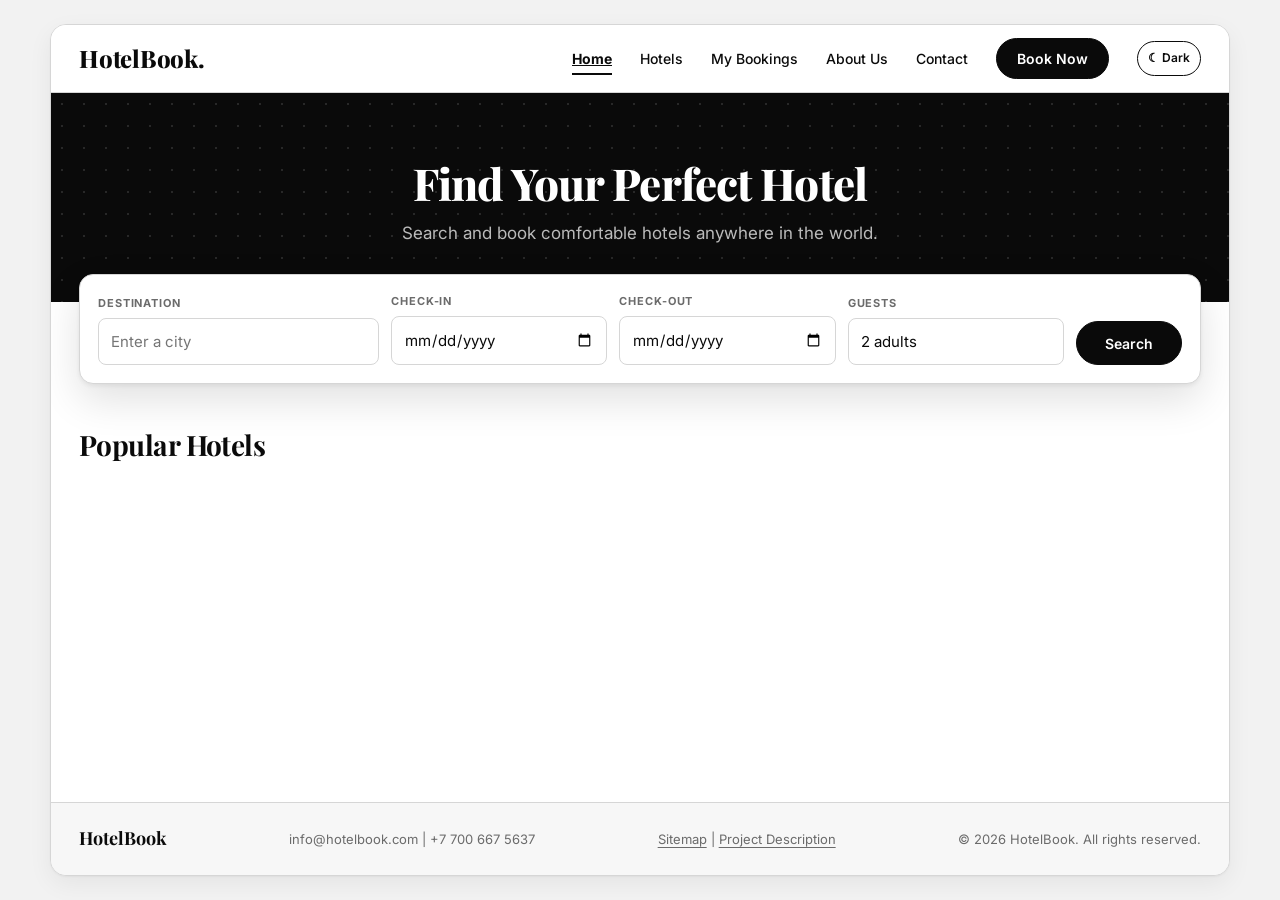
==== commit ea88ebab: "fixes" ====
--- a/index.html
+++ b/index.html
@@ -26,6 +26,14 @@
 <button class="dark" type="submit">Search</button>
 </form>
 
+<section class="hidden" id="recent-section" aria-labelledby="recent-title">
+<div class="section-header">
+<h2 class="section-title" id="recent-title">Recently Viewed</h2>
+<button type="button" id="clear-recent">Clear</button>
+</div>
+<div class="hotel-grid" id="recent-hotels"></div>
+</section>
+
 <h2 class="section-title">Popular Hotels</h2>
 <div class="hotel-grid" id="popular-hotels"></div>
 </main>
@@ -33,13 +41,16 @@
 </div>
 
 <script src="https://code.jquery.com/jquery-3.7.1.min.js"></script>
-<script src="js/classes/StorageService.js"></script>
-<script src="js/classes/Hotel.js"></script>
-<script src="js/classes/Booking.js"></script>
+<script src="js/classes/storageService.js"></script>
+<script src="js/classes/hotel.js"></script>
+<script src="js/classes/booking.js"></script>
+<script src="js/classes/WeatherService.js"></script>
 <script src="js/data.js"></script>
 <script src="js/common.js"></script>
 <script src="js/main.js"></script>
-<script src="js/home.js"></script>
+<script src="js/recent.js"></script>
+<script src="js/details.js"></script>
+<script src="js/Weather.js"></script>
 <script src="js/effects.js"></script>
 </body>
 </html>
--- a/style.css
+++ b/style.css
@@ -1594,7 +1594,6 @@
     background: transparent;
 }
 
-/* Final: statistics */
 .stats {
     margin-bottom: 28px;
 }
@@ -1674,4 +1673,208 @@
 
 [data-theme="dark"] img.is-placeholder {
     opacity: 0.8;
+}
+.weather-form {
+    display: grid;
+    grid-template-columns: 1fr 1fr auto;
+    gap: 10px;
+    align-items: end;
+}
+
+.weather-status {
+    margin: 12px 0;
+    padding: 10px 12px;
+    border-radius: 4px;
+}
+
+.weather-status:empty {
+    display: none;
+}
+
+.weather-status.is-loading::before {
+    content: "";
+    display: inline-block;
+    width: 14px;
+    height: 14px;
+    margin-right: 8px;
+    vertical-align: middle;
+    border: 2px solid var(--border);
+    border-top-color: var(--text);
+    border-radius: 50%;
+    animation: spin 0.8s linear infinite;
+}
+
+@keyframes spin {
+    to {
+        transform: rotate(360deg);
+    }
+}
+
+.weather-status.is-success {
+    color: var(--muted);
+    padding-left: 0;
+}
+
+.weather-status.is-empty {
+    border: 1px dashed var(--border);
+    color: var(--muted);
+}
+
+.weather-status.is-error {
+    border: 1px solid #c0392b;
+    color: #c0392b;
+}
+
+[data-theme="dark"] .weather-status.is-error {
+    border-color: #ff8a80;
+    color: #ff8a80;
+}
+
+.retry-btn {
+    margin-left: 8px;
+    padding: 4px 12px;
+}
+
+.weather-grid {
+    display: grid;
+    grid-template-columns: repeat(auto-fill, minmax(110px, 1fr));
+    gap: 10px;
+}
+
+.weather-card {
+    border: 1px solid var(--border);
+    border-radius: 4px;
+    padding: 10px;
+    text-align: center;
+    display: grid;
+    gap: 4px;
+}
+
+.weather-date {
+    font-size: 12px;
+    font-weight: 600;
+}
+
+.weather-icon {
+    font-size: 26px;
+}
+
+.section-header {
+    display: flex;
+    justify-content: space-between;
+    align-items: center;
+    gap: 12px;
+}
+
+#recent-section {
+    margin-bottom: 10px;
+}
+
+@media (max-width: 600px) {
+    .weather-form {
+        grid-template-columns: 1fr;
+    }
+}
+
+/* Final: My Bookings */
+.bookings-list {
+    display: grid;
+    gap: 12px;
+    margin-bottom: 28px;
+}
+
+.booking-card {
+    border: 1px solid var(--border);
+    border-radius: 4px;
+    padding: 12px;
+    display: grid;
+    grid-template-columns: 140px 1fr auto;
+    gap: 14px;
+    align-items: start;
+}
+
+.booking-image {
+    display: block;
+    width: 100%;
+    height: 100px;
+    object-fit: cover;
+    border: 1px solid var(--border);
+    border-radius: 4px;
+}
+
+.booking-info h3 {
+    margin: 0 0 3px;
+}
+
+.booking-info p {
+    margin: 6px 0;
+}
+
+.booking-actions {
+    display: flex;
+    flex-direction: column;
+    gap: 8px;
+}
+
+.edit-form {
+    grid-column: 1 / -1;
+    border-top: 1px solid var(--border);
+    padding-top: 12px;
+    display: grid;
+    grid-template-columns: repeat(4, 1fr);
+    gap: 10px;
+}
+
+.edit-actions {
+    grid-column: 1 / -1;
+    display: flex;
+    gap: 8px;
+}
+
+.danger-btn {
+    color: #c0392b;
+    border-color: #c0392b;
+}
+
+[data-theme="dark"] .danger-btn {
+    color: #ff8a80;
+    border-color: #ff8a80;
+}
+
+.success-message a {
+    font-weight: 700;
+    text-decoration: underline;
+}
+
+.success-message.is-error {
+    border-color: #c0392b;
+    background: #fdecea;
+    color: #8e2a20;
+}
+
+[data-theme="dark"] .success-message.is-error {
+    background: #3a1f1d;
+    border-color: #ff8a80;
+    color: #ff8a80;
+}
+
+@media (max-width: 800px) {
+    .booking-card {
+        grid-template-columns: 100px 1fr;
+    }
+
+    .booking-actions {
+        grid-column: 1 / -1;
+        flex-direction: row;
+    }
+
+    .edit-form {
+        grid-template-columns: 1fr 1fr;
+    }
+}
+
+@media (max-width: 600px) {
+    .edit-form {
+        grid-template-columns: 1fr;
+    }
 }
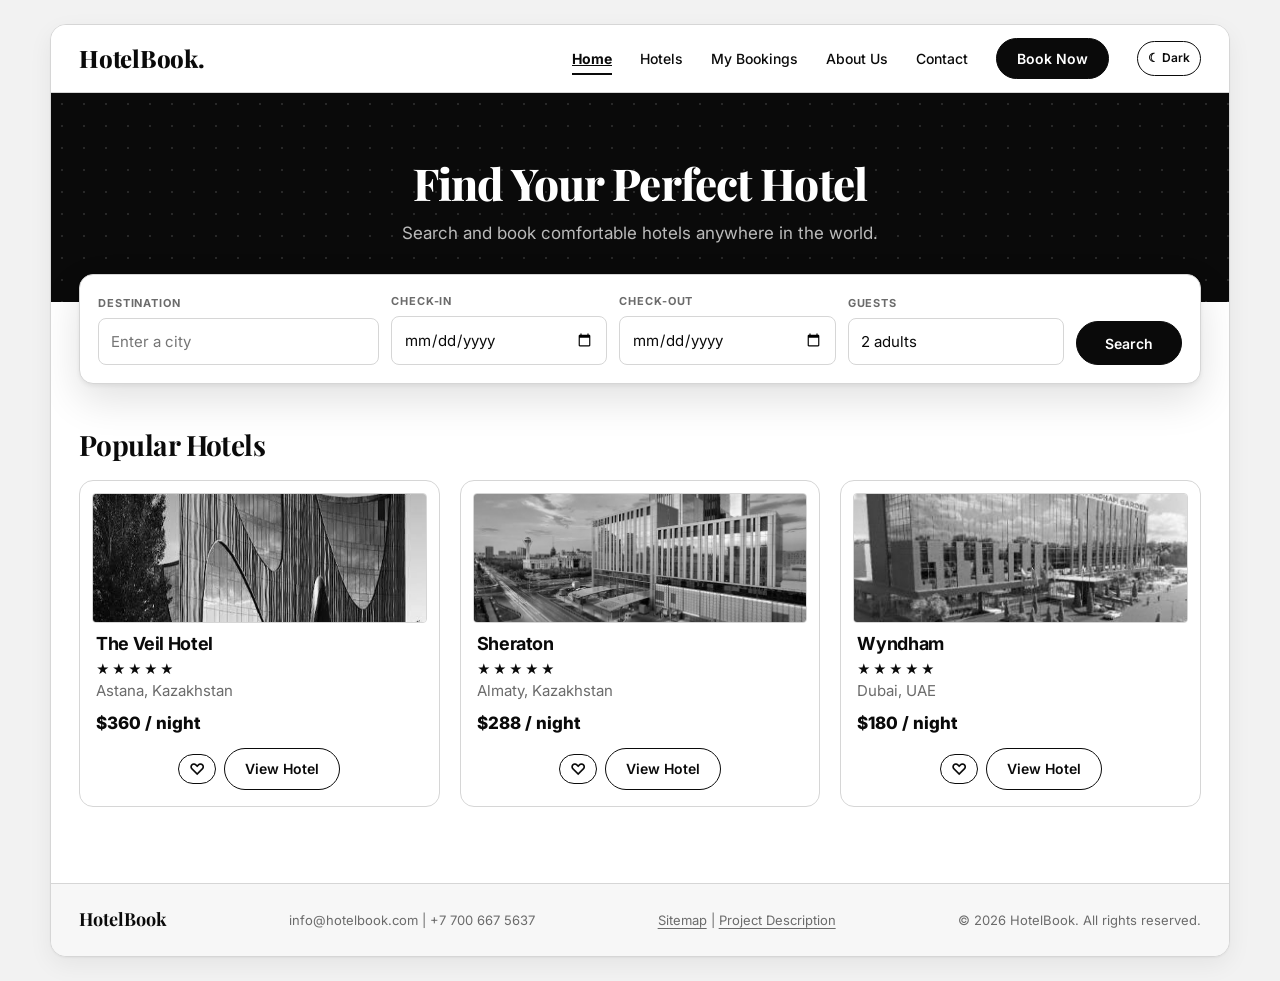
==== commit e2996cfb: "Fixes3" ====
--- a/index.html
+++ b/index.html
@@ -41,16 +41,14 @@
 </div>
 
 <script src="https://code.jquery.com/jquery-3.7.1.min.js"></script>
-<script src="js/classes/storageService.js"></script>
-<script src="js/classes/hotel.js"></script>
-<script src="js/classes/booking.js"></script>
-<script src="js/classes/WeatherService.js"></script>
+<script src="js/classes/StorageService.js"></script>
+<script src="js/classes/Hotel.js"></script>
+<script src="js/classes/Booking.js"></script>
 <script src="js/data.js"></script>
 <script src="js/common.js"></script>
 <script src="js/main.js"></script>
 <script src="js/recent.js"></script>
-<script src="js/details.js"></script>
-<script src="js/Weather.js"></script>
+<script src="js/home.js"></script>
 <script src="js/effects.js"></script>
 </body>
 </html>
